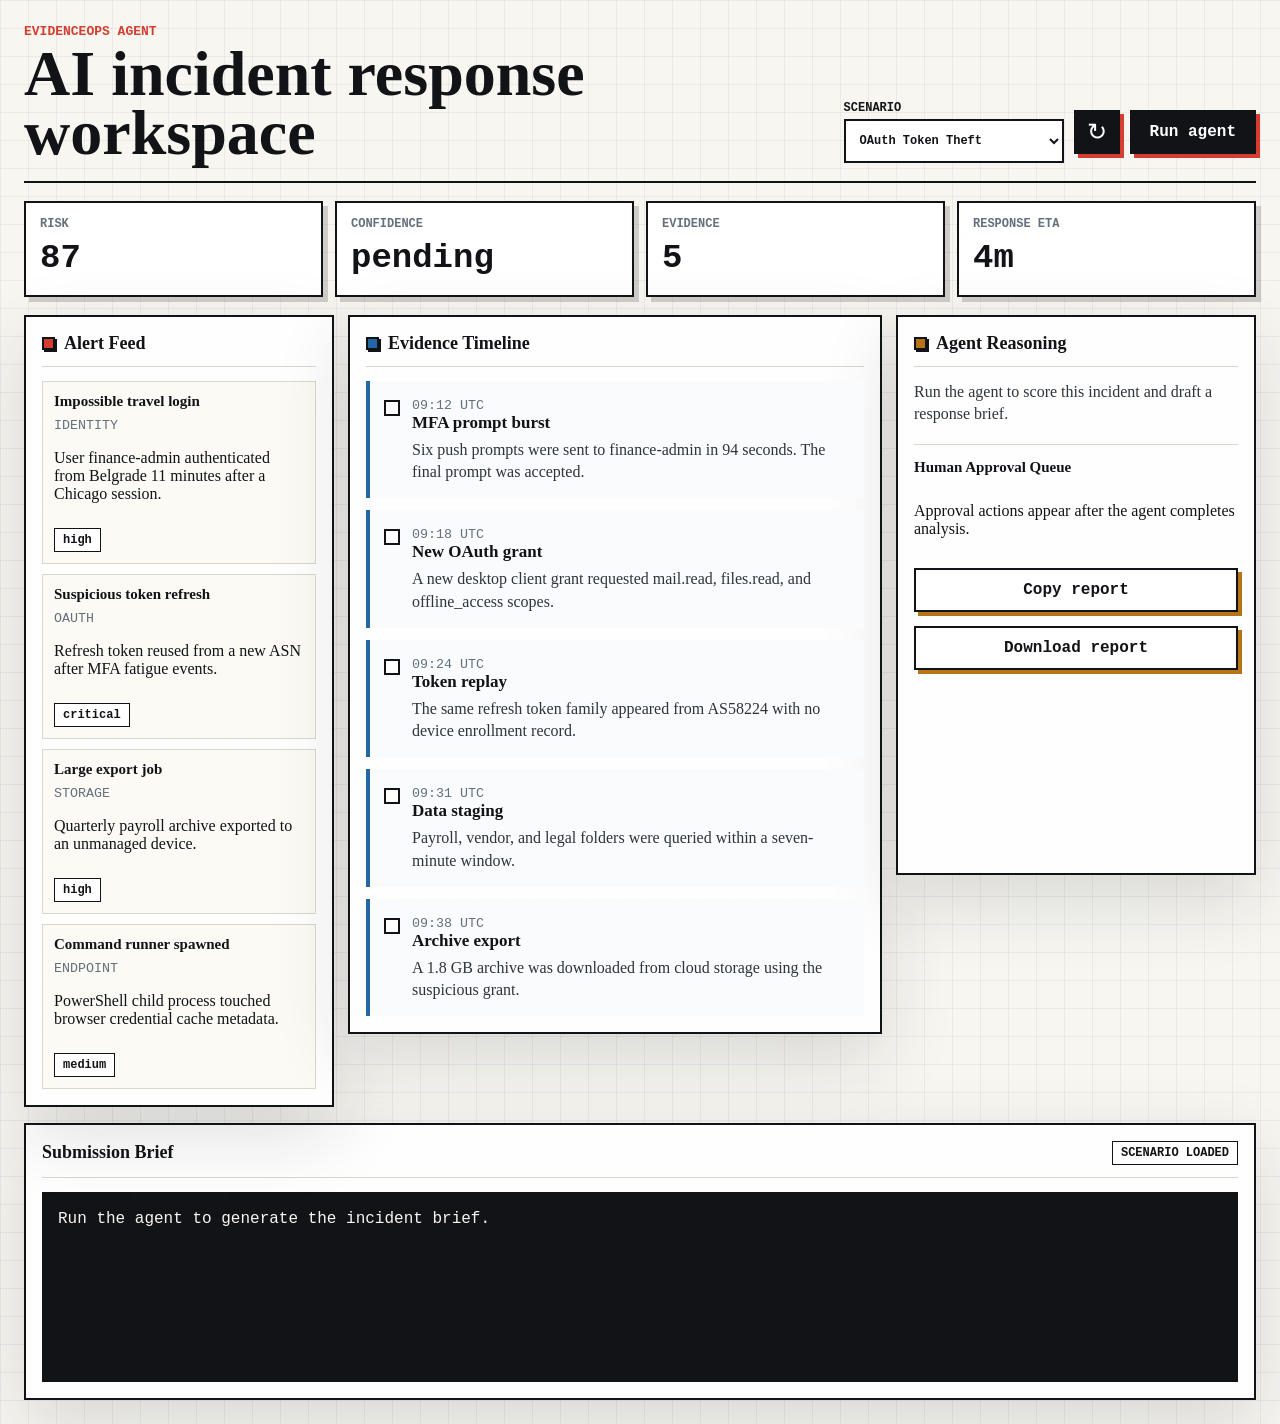
==== index.html @ d9ebd5e1 "Build EvidenceOps Agent hackathon demo" ====
<!doctype html>
<html lang="en">
  <head>
    <meta charset="UTF-8" />
    <meta name="viewport" content="width=device-width, initial-scale=1.0" />
    <title>EvidenceOps Agent</title>
    <link rel="stylesheet" href="./styles.css" />
  </head>
  <body>
    <main class="shell">
      <header class="topbar">
        <div>
          <p class="kicker">EvidenceOps Agent</p>
          <h1>AI incident response workspace</h1>
        </div>
        <div class="top-actions">
          <label class="scenario-select">
            <span>Scenario</span>
            <select id="scenarioSelect"></select>
          </label>
          <button class="icon-button" id="loadScenario" title="Load scenario" aria-label="Load scenario">
            <span>↻</span>
          </button>
          <button class="primary" id="runAgent">Run agent</button>
        </div>
      </header>

      <section class="score-strip" aria-label="Incident score summary">
        <article>
          <span>Risk</span>
          <strong id="riskScore">--</strong>
        </article>
        <article>
          <span>Confidence</span>
          <strong id="confidence">--</strong>
        </article>
        <article>
          <span>Evidence</span>
          <strong id="evidenceCount">--</strong>
        </article>
        <article>
          <span>Response ETA</span>
          <strong id="eta">--</strong>
        </article>
      </section>

      <section class="workspace">
        <aside class="panel alert-panel">
          <div class="panel-title">
            <span class="signal"></span>
            <h2>Alert Feed</h2>
          </div>
          <div id="alertFeed" class="alert-feed"></div>
        </aside>

        <section class="panel evidence-panel">
          <div class="panel-title">
            <span class="signal blue"></span>
            <h2>Evidence Timeline</h2>
          </div>
          <div class="timeline" id="timeline"></div>
        </section>

        <aside class="panel agent-panel">
          <div class="panel-title">
            <span class="signal amber"></span>
            <h2>Agent Reasoning</h2>
          </div>
          <div class="agent-output" id="agentOutput">
            <p>Load the scenario, then run the agent to produce an incident brief.</p>
          </div>
          <div class="approval-block">
            <h3>Human Approval Queue</h3>
            <div id="approvalQueue" class="approval-queue"></div>
          </div>
          <button class="secondary" id="copyReport">Copy report</button>
          <button class="secondary" id="downloadReport">Download report</button>
        </aside>
      </section>

      <section class="report">
        <div class="report-head">
          <h2>Submission Brief</h2>
          <span id="briefStatus">draft</span>
        </div>
        <pre id="reportText"></pre>
      </section>
    </main>

    <script src="./app.js"></script>
  </body>
</html>
---- styles.css ----
:root {
  --ink: #111316;
  --muted: #65707d;
  --paper: #f7f6f1;
  --panel: #ffffff;
  --line: #d9d6ca;
  --red: #d43d2f;
  --blue: #2367a5;
  --amber: #b77416;
  --green: #1f7a55;
  --shadow: 0 24px 70px rgba(25, 31, 38, 0.14);
}

* {
  box-sizing: border-box;
}

body {
  margin: 0;
  min-height: 100vh;
  color: var(--ink);
  background:
    linear-gradient(90deg, rgba(17, 19, 22, 0.05) 1px, transparent 1px),
    linear-gradient(rgba(17, 19, 22, 0.05) 1px, transparent 1px),
    var(--paper);
  background-size: 28px 28px;
  font-family: Georgia, "Times New Roman", serif;
}

button {
  border: 0;
  cursor: pointer;
  font: inherit;
}

.shell {
  width: min(1440px, 100%);
  margin: 0 auto;
  padding: 24px;
}

.topbar {
  display: flex;
  align-items: end;
  justify-content: space-between;
  gap: 20px;
  border-bottom: 2px solid var(--ink);
  padding-bottom: 18px;
}

.kicker {
  margin: 0 0 6px;
  color: var(--red);
  font-family: "Courier New", monospace;
  font-size: 13px;
  font-weight: 700;
  letter-spacing: 0;
  text-transform: uppercase;
}

h1,
h2 {
  margin: 0;
}

h1 {
  max-width: 720px;
  font-size: clamp(34px, 5vw, 72px);
  line-height: 0.92;
  letter-spacing: 0;
}

h2 {
  font-size: 18px;
}

.top-actions {
  display: flex;
  align-items: center;
  gap: 10px;
}

.scenario-select {
  display: grid;
  gap: 4px;
  min-width: 220px;
  font-family: "Courier New", monospace;
  font-size: 12px;
  font-weight: 700;
  text-transform: uppercase;
}

.scenario-select select {
  height: 44px;
  border: 2px solid var(--ink);
  border-radius: 0;
  background: #fff;
  color: var(--ink);
  font: inherit;
  padding: 0 10px;
}

.primary,
.secondary,
.icon-button {
  min-height: 44px;
  border: 2px solid var(--ink);
  background: var(--ink);
  color: #fff;
  box-shadow: 4px 4px 0 var(--red);
}

.primary,
.secondary {
  padding: 0 18px;
  font-family: "Courier New", monospace;
  font-weight: 700;
}

.secondary {
  width: 100%;
  margin-top: 14px;
  background: #fff;
  color: var(--ink);
  box-shadow: 4px 4px 0 var(--amber);
}

.icon-button {
  width: 46px;
  font-size: 24px;
  line-height: 1;
}

.score-strip {
  display: grid;
  grid-template-columns: repeat(4, 1fr);
  gap: 12px;
  margin: 18px 0;
}

.score-strip article {
  min-height: 96px;
  border: 2px solid var(--ink);
  background: var(--panel);
  padding: 14px;
  box-shadow: 5px 5px 0 rgba(17, 19, 22, 0.18);
}

.score-strip span {
  display: block;
  color: var(--muted);
  font-family: "Courier New", monospace;
  font-size: 12px;
  font-weight: 700;
  text-transform: uppercase;
}

.score-strip strong {
  display: block;
  margin-top: 8px;
  font-family: "Courier New", monospace;
  font-size: 34px;
}

.workspace {
  display: grid;
  grid-template-columns: 310px minmax(380px, 1fr) 360px;
  gap: 14px;
  align-items: start;
}

.panel,
.report {
  border: 2px solid var(--ink);
  background: rgba(255, 255, 255, 0.94);
  box-shadow: var(--shadow);
}

.panel {
  min-height: 560px;
  padding: 16px;
}

.panel-title,
.report-head {
  display: flex;
  align-items: center;
  gap: 9px;
  margin-bottom: 14px;
  padding-bottom: 12px;
  border-bottom: 1px solid var(--line);
}

.signal {
  width: 13px;
  height: 13px;
  border: 2px solid var(--ink);
  background: var(--red);
  box-shadow: 2px 2px 0 var(--ink);
}

.signal.blue {
  background: var(--blue);
}

.signal.amber {
  background: var(--amber);
}

.alert-feed {
  display: grid;
  gap: 10px;
}

.alert {
  border: 1px solid var(--line);
  padding: 11px;
  background: #fbfaf5;
}

.alert b {
  display: block;
  margin-bottom: 5px;
  font-size: 15px;
}

.alert small,
.timeline small {
  color: var(--muted);
  font-family: "Courier New", monospace;
}

.pill {
  display: inline-flex;
  align-items: center;
  min-height: 24px;
  margin-top: 9px;
  padding: 0 8px;
  border: 1px solid var(--ink);
  background: #fff;
  font-family: "Courier New", monospace;
  font-size: 12px;
  font-weight: 700;
}

.timeline {
  display: grid;
  gap: 12px;
}

.event {
  position: relative;
  padding: 14px 14px 14px 42px;
  border-left: 4px solid var(--blue);
  background: #f9fbfc;
}

.event::before {
  content: "";
  position: absolute;
  left: 14px;
  top: 19px;
  width: 12px;
  height: 12px;
  border: 2px solid var(--ink);
  background: #fff;
}

.event h3 {
  margin: 0 0 6px;
  font-size: 17px;
}

.event p,
.agent-output p {
  margin: 0;
  color: #2d343b;
  line-height: 1.42;
}

.agent-output {
  display: grid;
  gap: 12px;
}

.reason-card {
  border: 1px solid var(--line);
  padding: 12px;
  background: #fffdf6;
}

.reason-card strong {
  display: block;
  margin-bottom: 6px;
  font-family: "Courier New", monospace;
}

.approval-block {
  margin-top: 18px;
  padding-top: 14px;
  border-top: 1px solid var(--line);
}

.approval-block h3 {
  margin: 0 0 10px;
  font-size: 15px;
}

.approval-queue {
  display: grid;
  gap: 10px;
}

.approval-item {
  border: 1px solid var(--line);
  background: #fbfaf5;
  padding: 10px;
}

.approval-item strong {
  display: block;
  margin-bottom: 6px;
  font-family: "Courier New", monospace;
  font-size: 13px;
}

.approval-item p {
  margin: 0 0 9px;
  line-height: 1.35;
}

.approval-item button {
  min-height: 34px;
  border: 1px solid var(--ink);
  background: #fff;
  color: var(--ink);
  padding: 0 10px;
  font-family: "Courier New", monospace;
  font-size: 12px;
  font-weight: 700;
}

.approval-item.approved {
  border-color: var(--green);
  background: #eff8f3;
}

.report {
  margin-top: 16px;
  padding: 16px;
}

.report-head {
  justify-content: space-between;
}

.report-head span {
  border: 1px solid var(--ink);
  padding: 4px 8px;
  font-family: "Courier New", monospace;
  font-size: 12px;
  font-weight: 700;
  text-transform: uppercase;
}

pre {
  min-height: 190px;
  overflow: auto;
  margin: 0;
  padding: 16px;
  background: #111316;
  color: #f7f6f1;
  font-family: "Courier New", monospace;
  line-height: 1.45;
  white-space: pre-wrap;
}

@media (max-width: 1080px) {
  .workspace {
    grid-template-columns: 1fr;
  }

  .panel {
    min-height: auto;
  }
}

@media (max-width: 720px) {
  .shell {
    padding: 14px;
  }

  .topbar {
    align-items: stretch;
    flex-direction: column;
  }

  .top-actions {
    align-items: stretch;
    flex-wrap: wrap;
  }

  .scenario-select {
    min-width: 100%;
  }

  .score-strip {
    grid-template-columns: repeat(2, 1fr);
  }
}
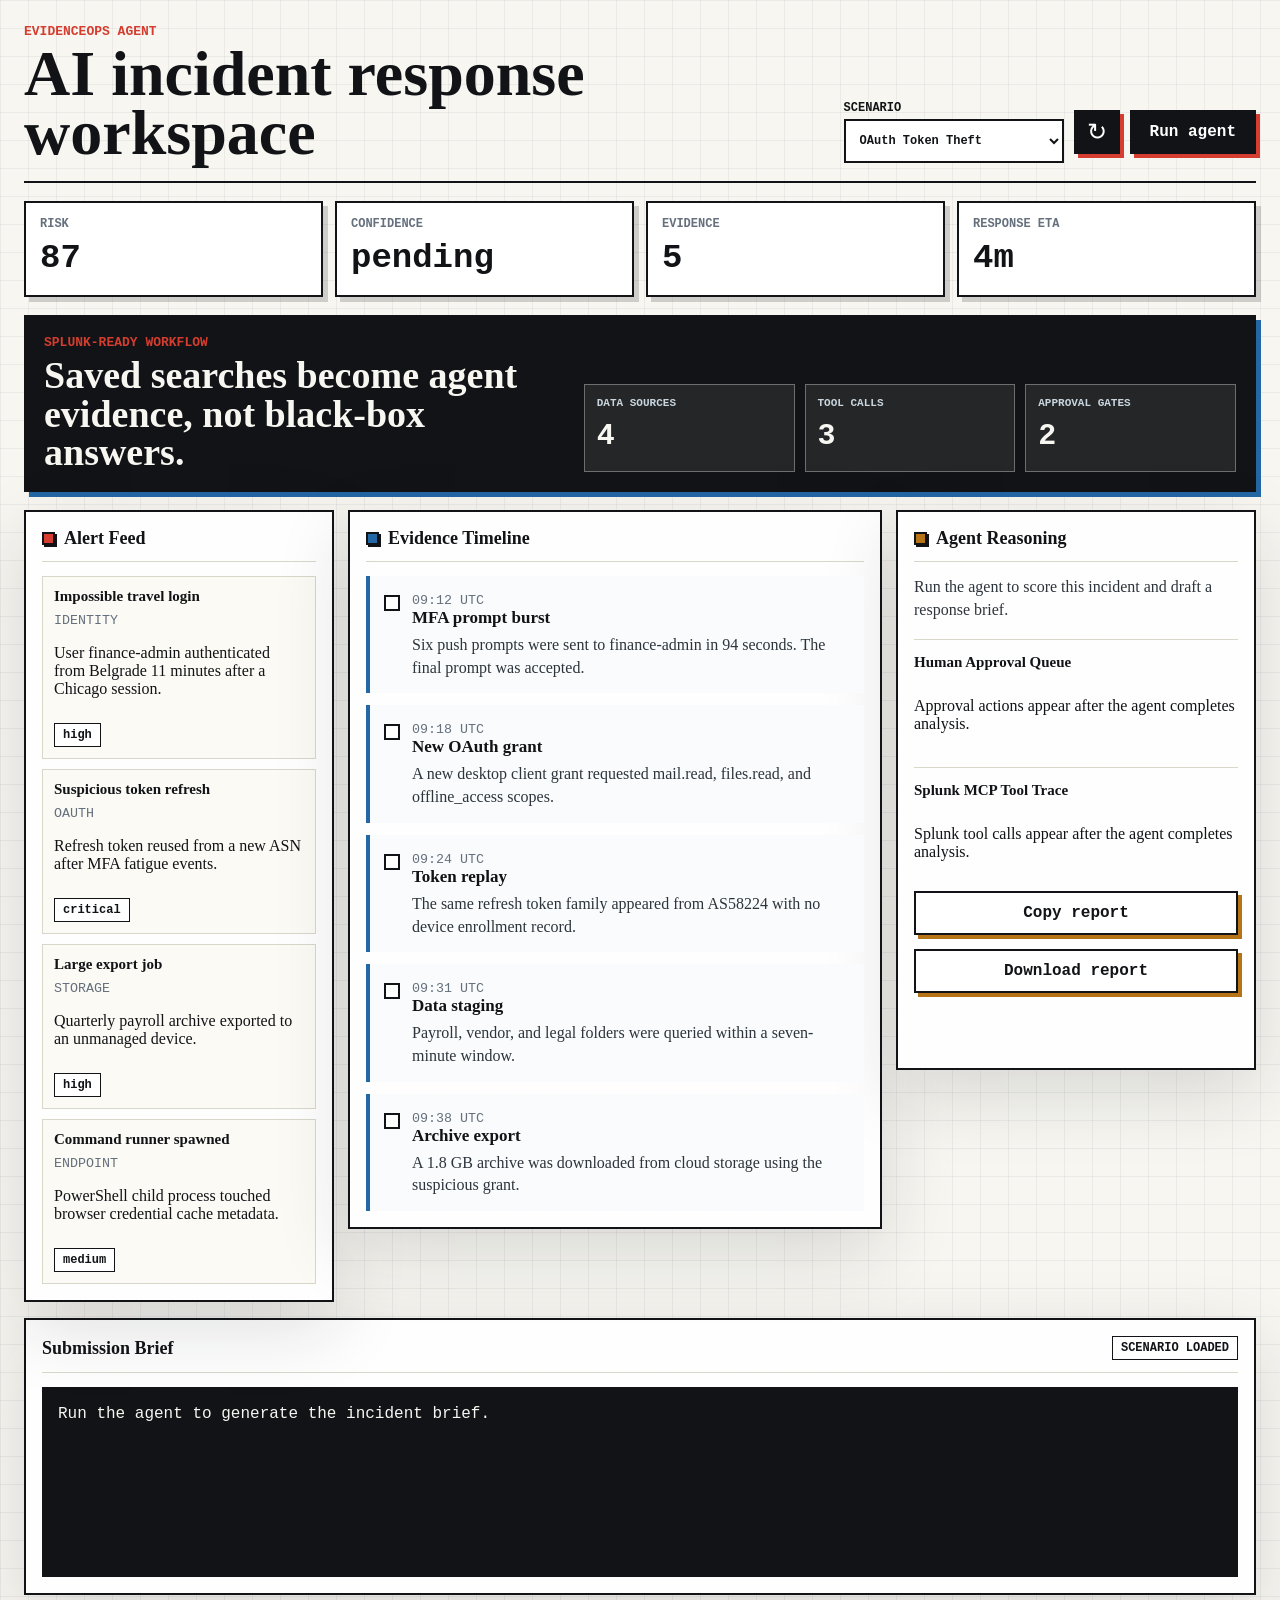
==== commit 77722c81: "Add Splunk MCP trace to demo" ====
--- a/index.html
+++ b/index.html
@@ -44,6 +44,27 @@
         </article>
       </section>
 
+      <section class="splunk-readiness" aria-label="Splunk readiness">
+        <div>
+          <p class="kicker">Splunk-ready workflow</p>
+          <h2>Saved searches become agent evidence, not black-box answers.</h2>
+        </div>
+        <div class="readiness-grid">
+          <article>
+            <span>Data sources</span>
+            <strong id="sourceCount">--</strong>
+          </article>
+          <article>
+            <span>Tool calls</span>
+            <strong id="toolCount">--</strong>
+          </article>
+          <article>
+            <span>Approval gates</span>
+            <strong id="approvalCount">--</strong>
+          </article>
+        </div>
+      </section>
+
       <section class="workspace">
         <aside class="panel alert-panel">
           <div class="panel-title">
@@ -73,6 +94,10 @@
             <h3>Human Approval Queue</h3>
             <div id="approvalQueue" class="approval-queue"></div>
           </div>
+          <div class="tool-trace-block">
+            <h3>Splunk MCP Tool Trace</h3>
+            <div id="toolTrace" class="tool-trace"></div>
+          </div>
           <button class="secondary" id="copyReport">Copy report</button>
           <button class="secondary" id="downloadReport">Download report</button>
         </aside>
--- a/styles.css
+++ b/styles.css
@@ -162,6 +162,54 @@
   font-size: 34px;
 }
 
+.splunk-readiness {
+  display: grid;
+  grid-template-columns: minmax(260px, 1fr) minmax(360px, 1.25fr);
+  gap: 18px;
+  align-items: end;
+  margin-bottom: 18px;
+  border: 2px solid var(--ink);
+  background: #111316;
+  color: #f7f6f1;
+  padding: 18px;
+  box-shadow: 5px 5px 0 var(--blue);
+}
+
+.splunk-readiness h2 {
+  max-width: 740px;
+  font-size: clamp(22px, 3vw, 38px);
+  line-height: 1.02;
+}
+
+.readiness-grid {
+  display: grid;
+  grid-template-columns: repeat(3, minmax(0, 1fr));
+  gap: 10px;
+}
+
+.readiness-grid article {
+  min-height: 88px;
+  border: 1px solid rgba(247, 246, 241, 0.35);
+  background: rgba(255, 255, 255, 0.08);
+  padding: 12px;
+}
+
+.readiness-grid span {
+  display: block;
+  color: #c9d6df;
+  font-family: "Courier New", monospace;
+  font-size: 11px;
+  font-weight: 700;
+  text-transform: uppercase;
+}
+
+.readiness-grid strong {
+  display: block;
+  margin-top: 10px;
+  font-family: "Courier New", monospace;
+  font-size: 30px;
+}
+
 .workspace {
   display: grid;
   grid-template-columns: 310px minmax(380px, 1fr) 360px;
@@ -301,7 +349,8 @@
   border-top: 1px solid var(--line);
 }
 
-.approval-block h3 {
+.approval-block h3,
+.tool-trace-block h3 {
   margin: 0 0 10px;
   font-size: 15px;
 }
@@ -343,6 +392,47 @@
 .approval-item.approved {
   border-color: var(--green);
   background: #eff8f3;
+}
+
+.tool-trace-block {
+  margin-top: 18px;
+  padding-top: 14px;
+  border-top: 1px solid var(--line);
+}
+
+.tool-trace {
+  display: grid;
+  gap: 9px;
+}
+
+.tool-call {
+  border: 1px solid var(--line);
+  background: #f8fbff;
+  padding: 10px;
+}
+
+.tool-call strong {
+  display: inline-block;
+  margin-bottom: 7px;
+  border: 1px solid var(--ink);
+  background: #fff;
+  padding: 3px 7px;
+  font-family: "Courier New", monospace;
+  font-size: 11px;
+  text-transform: uppercase;
+}
+
+.tool-call p {
+  margin: 0 0 7px;
+  color: #1f2d39;
+  font-family: "Courier New", monospace;
+  font-size: 12px;
+  line-height: 1.35;
+}
+
+.tool-call small {
+  color: var(--muted);
+  line-height: 1.35;
 }
 
 .report {
@@ -407,4 +497,12 @@
   .score-strip {
     grid-template-columns: repeat(2, 1fr);
   }
-}
+
+  .splunk-readiness {
+    grid-template-columns: 1fr;
+  }
+
+  .readiness-grid {
+    grid-template-columns: 1fr;
+  }
+}
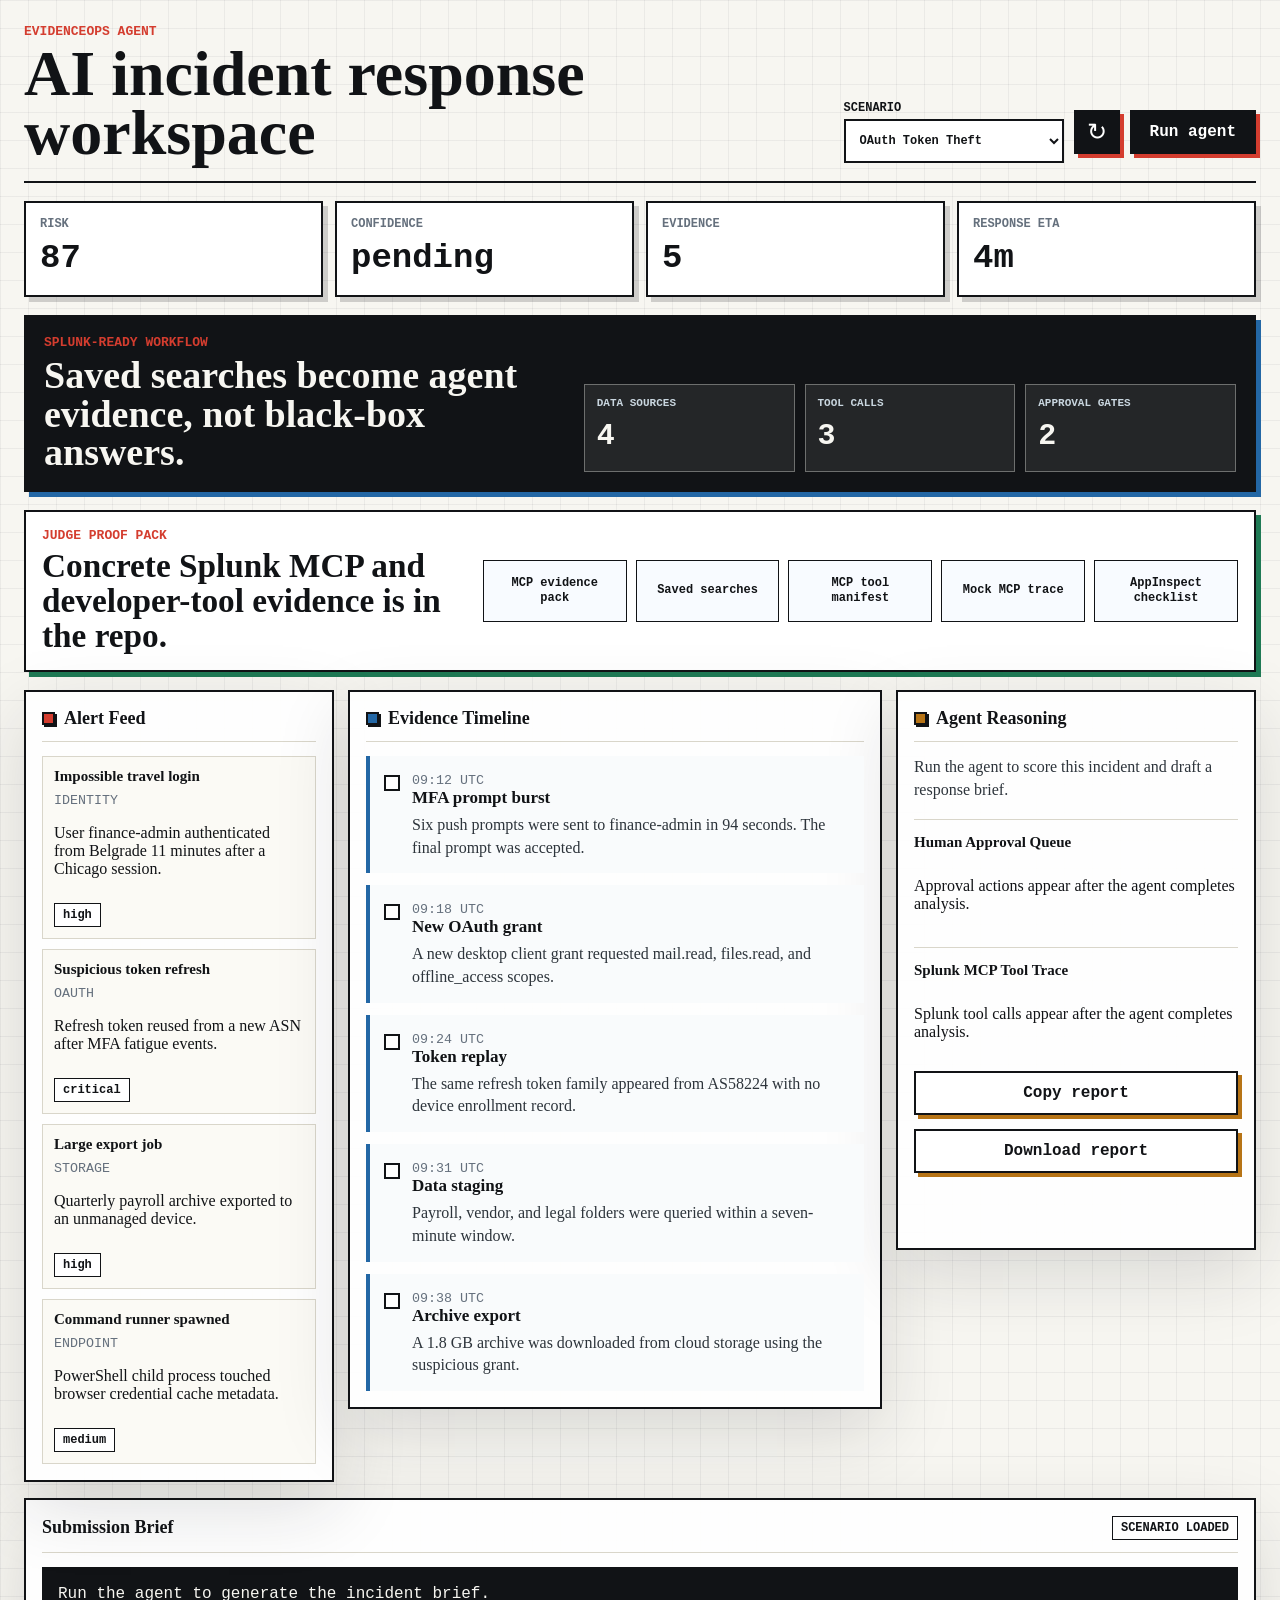
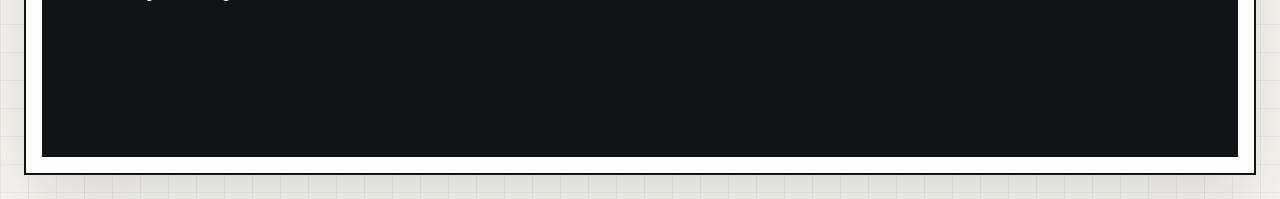
==== commit 30cd7839: "Add Splunk MCP evidence pack" ====
--- a/index.html
+++ b/index.html
@@ -65,6 +65,20 @@
         </div>
       </section>
 
+      <section class="proof-pack" aria-label="Judge proof pack">
+        <div>
+          <p class="kicker">Judge proof pack</p>
+          <h2>Concrete Splunk MCP and developer-tool evidence is in the repo.</h2>
+        </div>
+        <div class="proof-grid">
+          <a href="./SPLUNK_MCP_EVIDENCE_PACK.md">MCP evidence pack</a>
+          <a href="./splunk/savedsearches.conf">Saved searches</a>
+          <a href="./splunk/mcp_tool_manifest.json">MCP tool manifest</a>
+          <a href="./splunk/mock_mcp_trace_oauth.json">Mock MCP trace</a>
+          <a href="./splunk/appinspect_checklist.md">AppInspect checklist</a>
+        </div>
+      </section>
+
       <section class="workspace">
         <aside class="panel alert-panel">
           <div class="panel-title">
--- a/styles.css
+++ b/styles.css
@@ -210,6 +210,47 @@
   font-size: 30px;
 }
 
+.proof-pack {
+  display: grid;
+  grid-template-columns: minmax(260px, 0.9fr) minmax(360px, 1.6fr);
+  gap: 16px;
+  align-items: center;
+  margin-bottom: 18px;
+  border: 2px solid var(--ink);
+  background: #fff;
+  padding: 16px;
+  box-shadow: 5px 5px 0 var(--green);
+}
+
+.proof-pack h2 {
+  max-width: 700px;
+  font-size: clamp(21px, 2.6vw, 34px);
+  line-height: 1.05;
+}
+
+.proof-grid {
+  display: grid;
+  grid-template-columns: repeat(5, minmax(0, 1fr));
+  gap: 9px;
+}
+
+.proof-grid a {
+  display: flex;
+  align-items: center;
+  justify-content: center;
+  min-height: 62px;
+  border: 1px solid var(--ink);
+  background: #f8fbff;
+  color: var(--ink);
+  font-family: "Courier New", monospace;
+  font-size: 12px;
+  font-weight: 700;
+  line-height: 1.25;
+  padding: 10px;
+  text-align: center;
+  text-decoration: none;
+}
+
 .workspace {
   display: grid;
   grid-template-columns: 310px minmax(380px, 1fr) 360px;
@@ -502,7 +543,15 @@
     grid-template-columns: 1fr;
   }
 
+  .proof-pack {
+    grid-template-columns: 1fr;
+  }
+
   .readiness-grid {
     grid-template-columns: 1fr;
   }
-}
+
+  .proof-grid {
+    grid-template-columns: 1fr;
+  }
+}
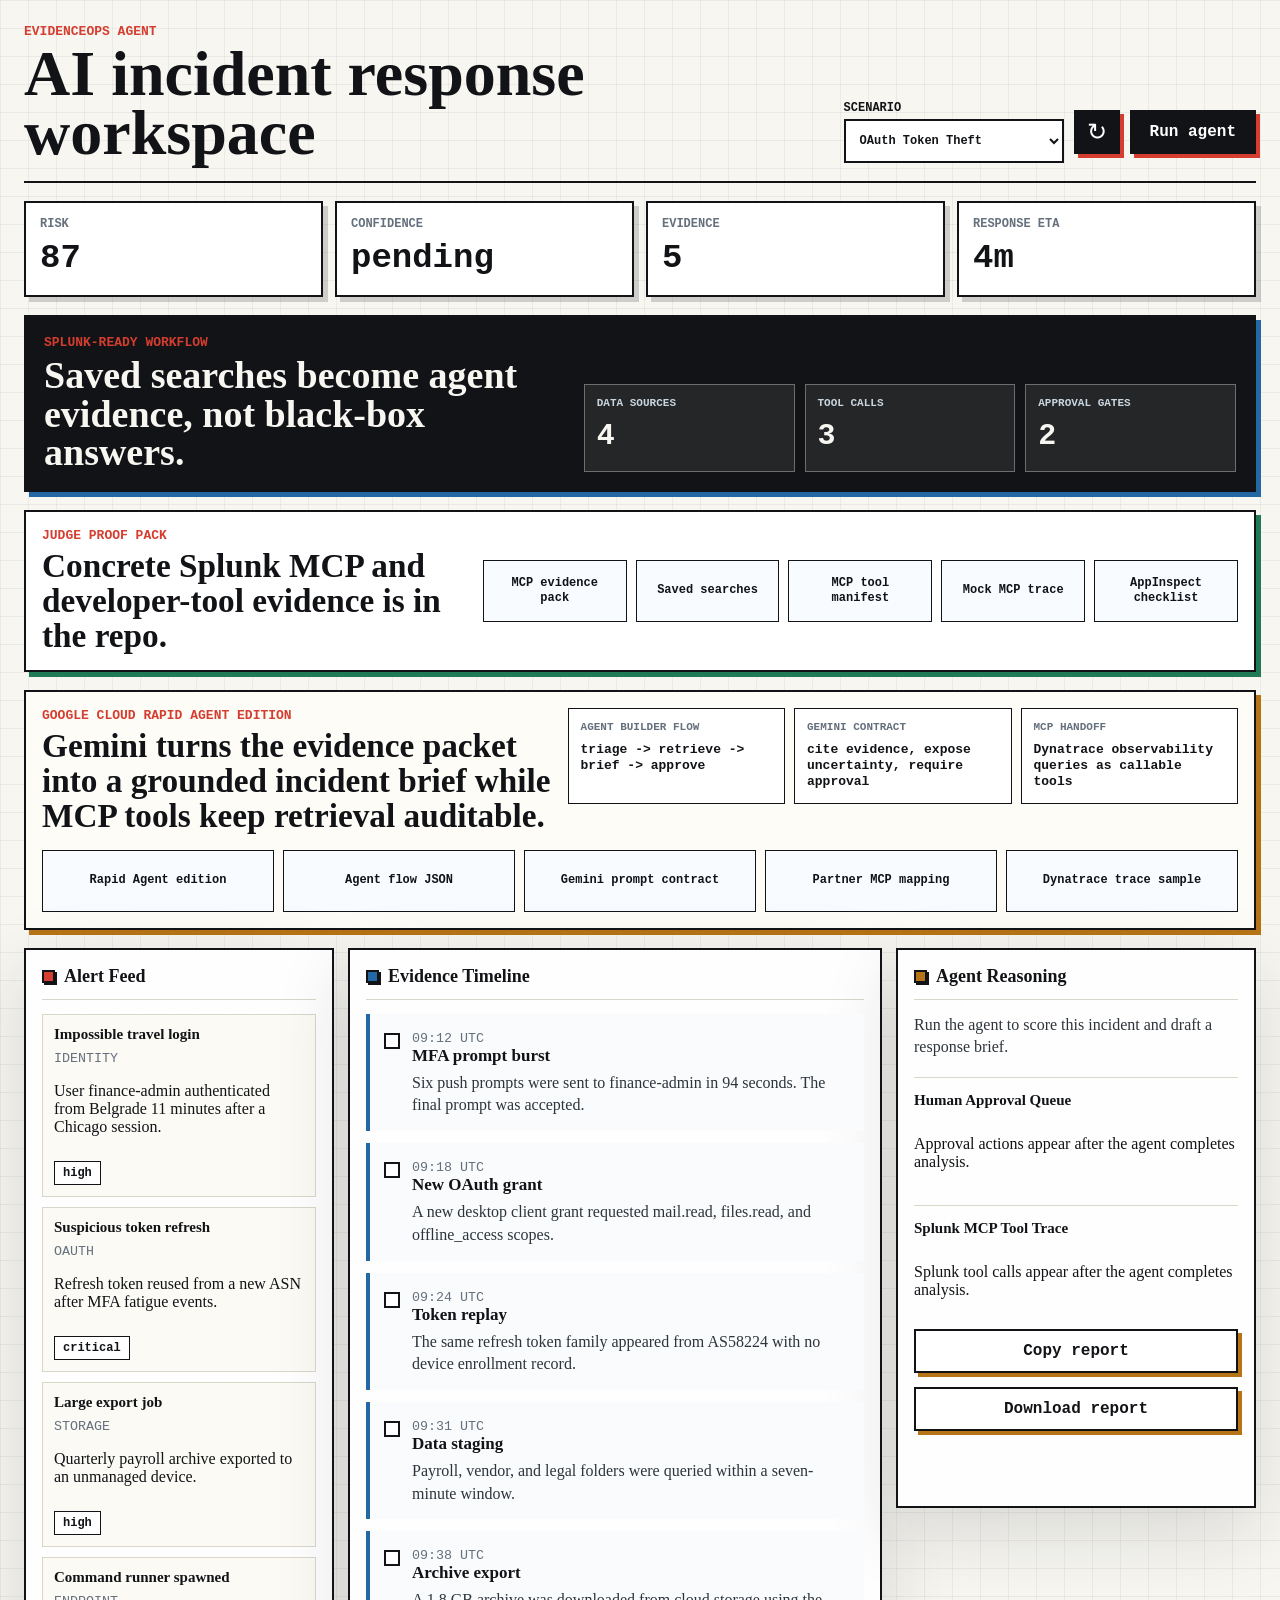
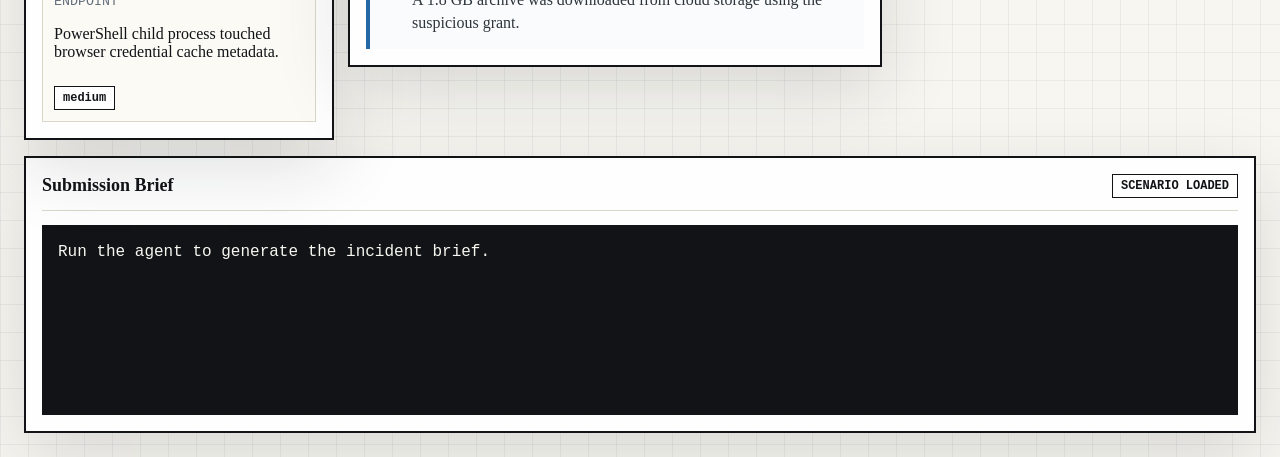
==== commit cb326800: "Add Google Rapid Agent award target pack" ====
--- a/index.html
+++ b/index.html
@@ -79,6 +79,34 @@
         </div>
       </section>
 
+      <section class="google-edition" aria-label="Google Cloud Rapid Agent edition">
+        <div>
+          <p class="kicker">Google Cloud Rapid Agent edition</p>
+          <h2>Gemini turns the evidence packet into a grounded incident brief while MCP tools keep retrieval auditable.</h2>
+        </div>
+        <div class="edition-grid">
+          <article>
+            <span>Agent Builder flow</span>
+            <strong>triage -> retrieve -> brief -> approve</strong>
+          </article>
+          <article>
+            <span>Gemini contract</span>
+            <strong>cite evidence, expose uncertainty, require approval</strong>
+          </article>
+          <article>
+            <span>MCP handoff</span>
+            <strong>Dynatrace observability queries as callable tools</strong>
+          </article>
+        </div>
+        <div class="proof-grid edition-links">
+          <a href="./GOOGLE_CLOUD_RAPID_AGENT_EDITION.md">Rapid Agent edition</a>
+          <a href="./google-cloud/agent_builder_flow.json">Agent flow JSON</a>
+          <a href="./google-cloud/gemini_prompt_contract.md">Gemini prompt contract</a>
+          <a href="./google-cloud/partner_mcp_mapping.md">Partner MCP mapping</a>
+          <a href="./google-cloud/dynatrace_trace_sample.json">Dynatrace trace sample</a>
+        </div>
+      </section>
+
       <section class="workspace">
         <aside class="panel alert-panel">
           <div class="panel-title">
--- a/styles.css
+++ b/styles.css
@@ -251,6 +251,59 @@
   text-decoration: none;
 }
 
+.google-edition {
+  display: grid;
+  grid-template-columns: minmax(260px, 0.95fr) minmax(360px, 1.25fr);
+  gap: 16px;
+  align-items: start;
+  margin-bottom: 18px;
+  border: 2px solid var(--ink);
+  background: #fdfcf7;
+  padding: 16px;
+  box-shadow: 5px 5px 0 var(--amber);
+}
+
+.google-edition h2 {
+  max-width: 760px;
+  font-size: clamp(21px, 2.6vw, 34px);
+  line-height: 1.05;
+}
+
+.edition-grid {
+  display: grid;
+  grid-template-columns: repeat(3, minmax(0, 1fr));
+  gap: 9px;
+}
+
+.edition-grid article {
+  min-height: 94px;
+  border: 1px solid var(--ink);
+  background: #fff;
+  padding: 12px;
+}
+
+.edition-grid span {
+  display: block;
+  color: var(--muted);
+  font-family: "Courier New", monospace;
+  font-size: 11px;
+  font-weight: 700;
+  text-transform: uppercase;
+}
+
+.edition-grid strong {
+  display: block;
+  margin-top: 9px;
+  font-family: "Courier New", monospace;
+  font-size: 13px;
+  line-height: 1.25;
+}
+
+.edition-links {
+  grid-column: 1 / -1;
+  grid-template-columns: repeat(5, minmax(0, 1fr));
+}
+
 .workspace {
   display: grid;
   grid-template-columns: 310px minmax(380px, 1fr) 360px;
@@ -547,11 +600,17 @@
     grid-template-columns: 1fr;
   }
 
+  .google-edition {
+    grid-template-columns: 1fr;
+  }
+
   .readiness-grid {
     grid-template-columns: 1fr;
   }
 
-  .proof-grid {
+  .proof-grid,
+  .edition-grid,
+  .edition-links {
     grid-template-columns: 1fr;
   }
 }
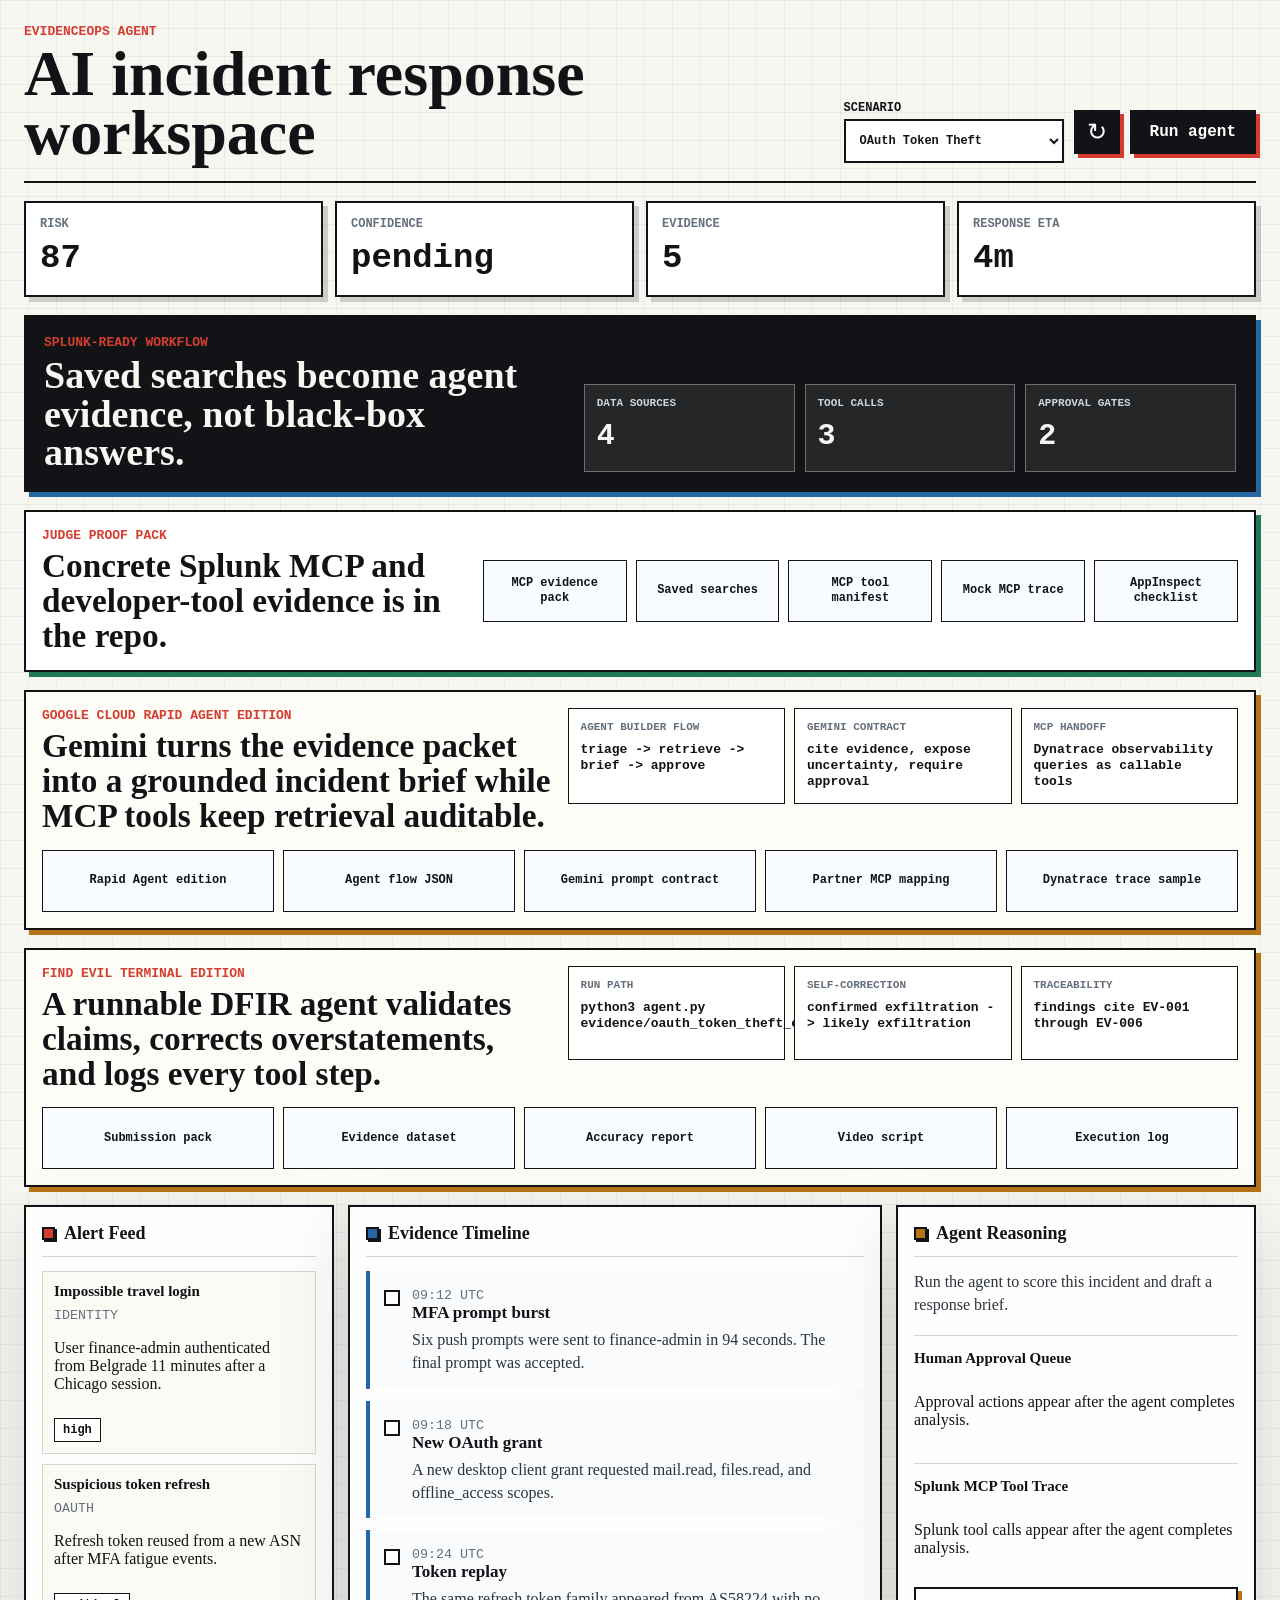
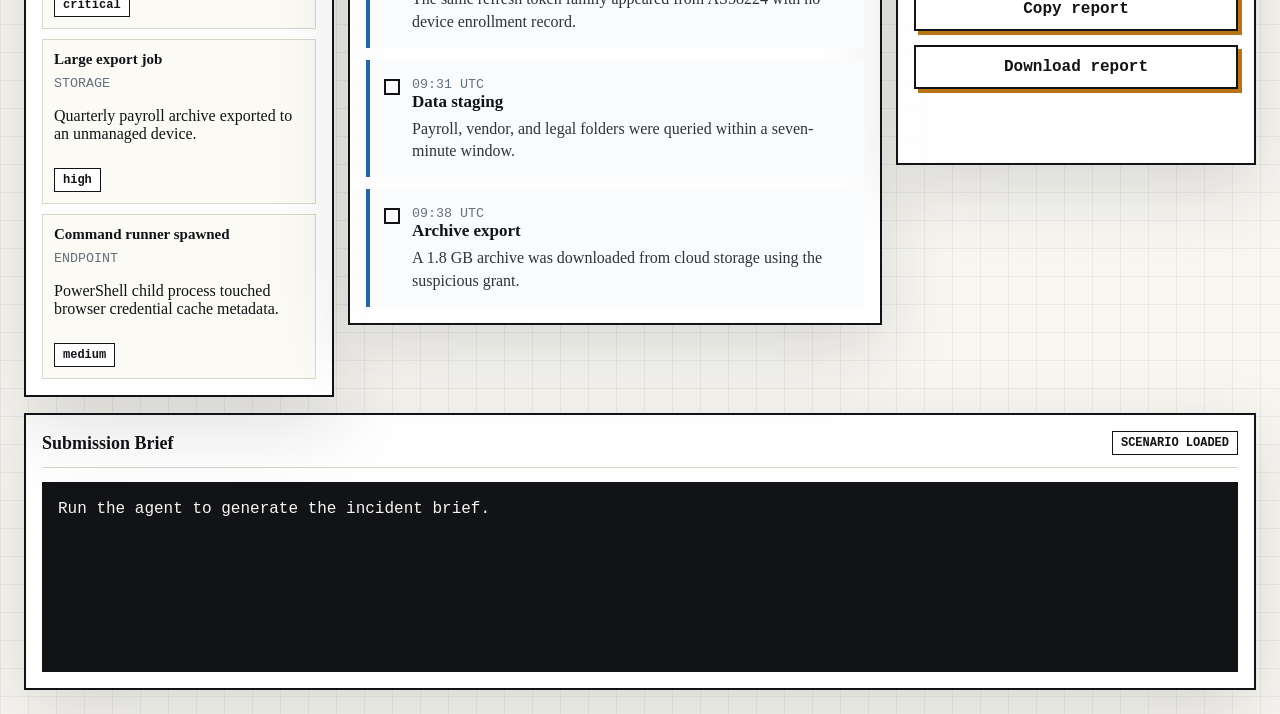
==== commit dff95c9d: "Add FIND EVIL terminal agent pack" ====
--- a/index.html
+++ b/index.html
@@ -107,6 +107,34 @@
         </div>
       </section>
 
+      <section class="google-edition findevil-edition" aria-label="FIND EVIL terminal edition">
+        <div>
+          <p class="kicker">FIND EVIL terminal edition</p>
+          <h2>A runnable DFIR agent validates claims, corrects overstatements, and logs every tool step.</h2>
+        </div>
+        <div class="edition-grid">
+          <article>
+            <span>Run path</span>
+            <strong>python3 agent.py evidence/oauth_token_theft_case.json</strong>
+          </article>
+          <article>
+            <span>Self-correction</span>
+            <strong>confirmed exfiltration -> likely exfiltration</strong>
+          </article>
+          <article>
+            <span>Traceability</span>
+            <strong>findings cite EV-001 through EV-006</strong>
+          </article>
+        </div>
+        <div class="proof-grid edition-links">
+          <a href="./FINDEVIL_SUBMISSION_READY.md">Submission pack</a>
+          <a href="./FINDEVIL_EVIDENCE_DATASET.md">Evidence dataset</a>
+          <a href="./FINDEVIL_ACCURACY_REPORT.md">Accuracy report</a>
+          <a href="./FINDEVIL_VIDEO_SCRIPT.md">Video script</a>
+          <a href="./findevil/execution_log_sample.json">Execution log</a>
+        </div>
+      </section>
+
       <section class="workspace">
         <aside class="panel alert-panel">
           <div class="panel-title">
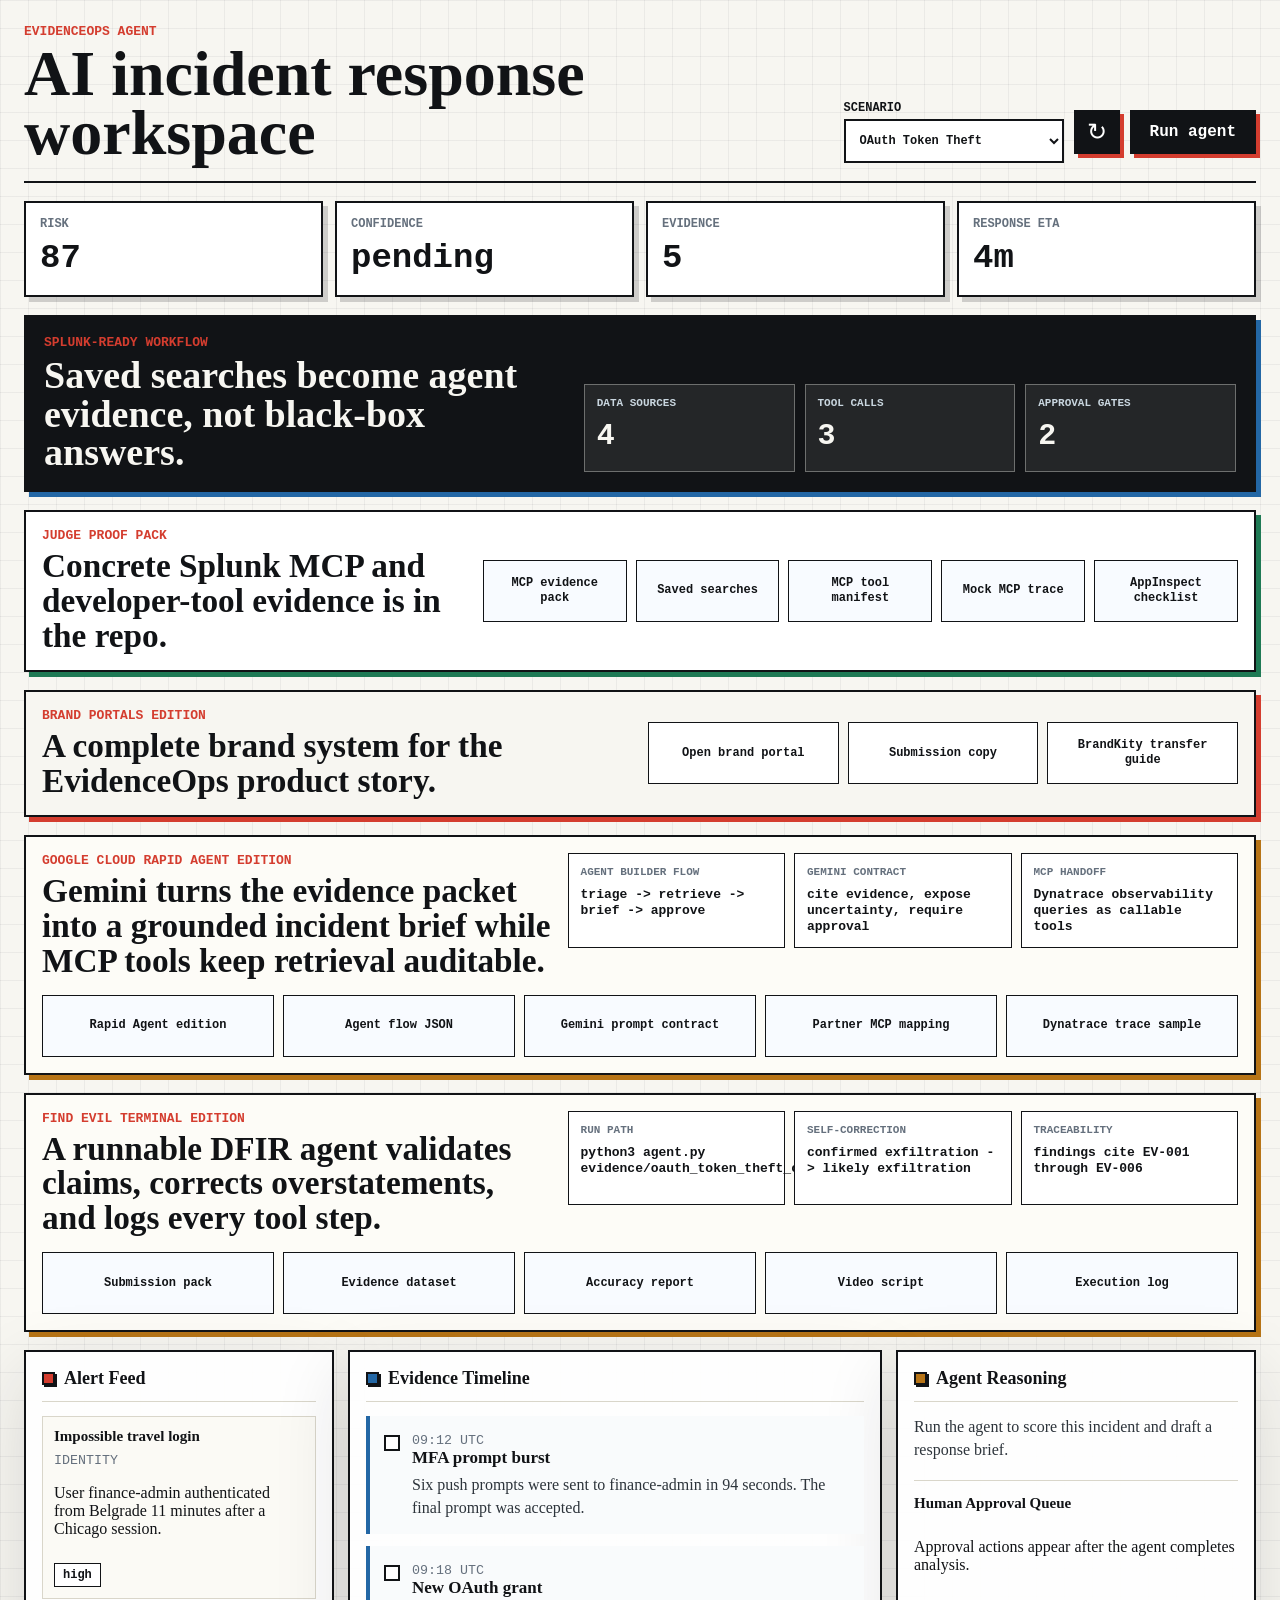
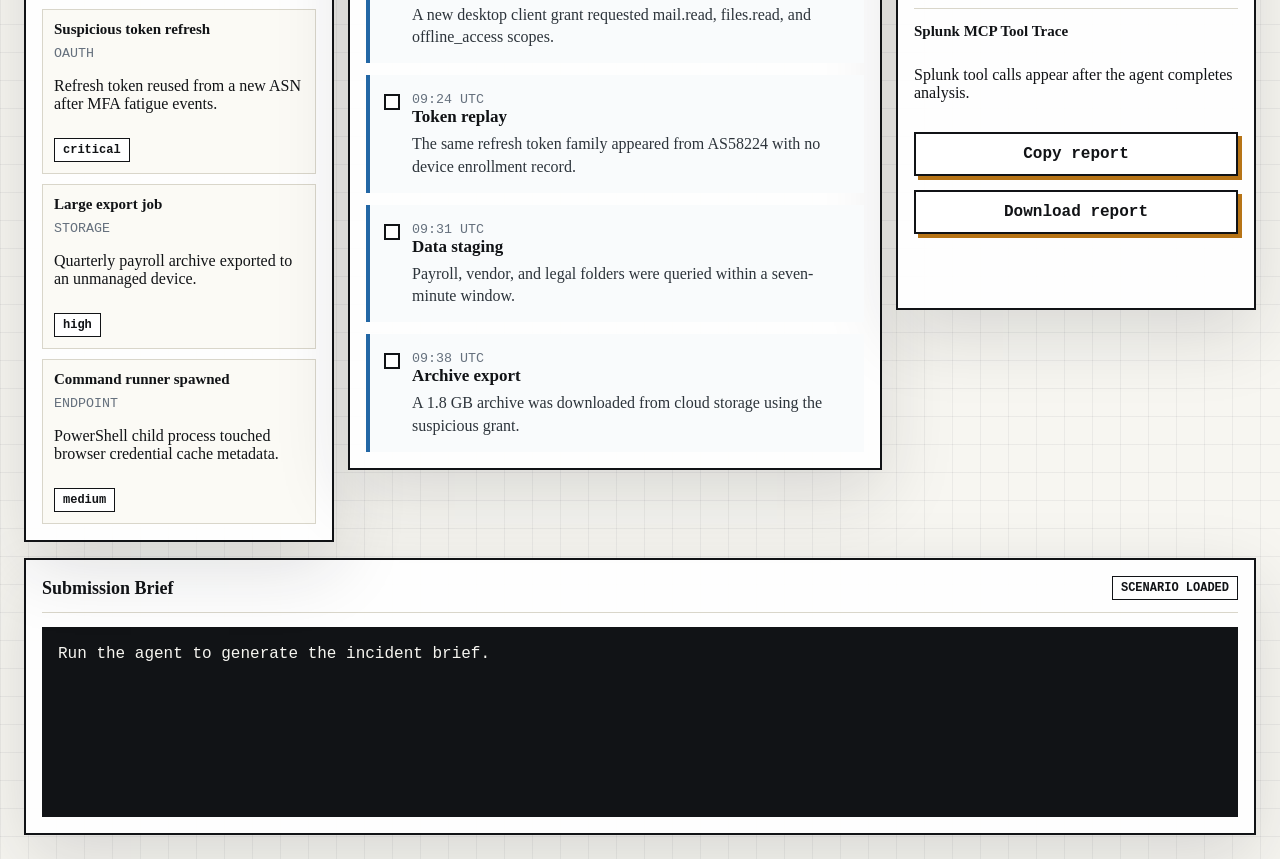
==== commit 55321f06: "Strengthen Brand Portals submission kit" ====
--- a/index.html
+++ b/index.html
@@ -76,6 +76,18 @@
           <a href="./splunk/mcp_tool_manifest.json">MCP tool manifest</a>
           <a href="./splunk/mock_mcp_trace_oauth.json">Mock MCP trace</a>
           <a href="./splunk/appinspect_checklist.md">AppInspect checklist</a>
+        </div>
+      </section>
+
+      <section class="brand-portal-strip" aria-label="EvidenceOps brand portal">
+        <div>
+          <p class="kicker">Brand Portals edition</p>
+          <h2>A complete brand system for the EvidenceOps product story.</h2>
+        </div>
+        <div class="brand-actions">
+          <a href="./brand-portal/">Open brand portal</a>
+          <a href="./BRAND_PORTALS_SUBMISSION_READY.md">Submission copy</a>
+          <a href="./BRANDKITY_TRANSFER_GUIDE.md">BrandKity transfer guide</a>
         </div>
       </section>
 
--- a/styles.css
+++ b/styles.css
@@ -304,6 +304,47 @@
   grid-template-columns: repeat(5, minmax(0, 1fr));
 }
 
+.brand-portal-strip {
+  display: grid;
+  grid-template-columns: minmax(260px, 1fr) minmax(360px, 1fr);
+  gap: 16px;
+  align-items: center;
+  margin-bottom: 18px;
+  border: 2px solid var(--ink);
+  background: #f7f6f1;
+  padding: 16px;
+  box-shadow: 5px 5px 0 var(--red);
+}
+
+.brand-portal-strip h2 {
+  max-width: 760px;
+  font-size: clamp(21px, 2.6vw, 34px);
+  line-height: 1.05;
+}
+
+.brand-actions {
+  display: grid;
+  grid-template-columns: repeat(3, minmax(0, 1fr));
+  gap: 9px;
+}
+
+.brand-actions a {
+  display: flex;
+  align-items: center;
+  justify-content: center;
+  min-height: 62px;
+  border: 1px solid var(--ink);
+  background: #fff;
+  color: var(--ink);
+  font-family: "Courier New", monospace;
+  font-size: 12px;
+  font-weight: 700;
+  line-height: 1.25;
+  padding: 10px;
+  text-align: center;
+  text-decoration: none;
+}
+
 .workspace {
   display: grid;
   grid-template-columns: 310px minmax(380px, 1fr) 360px;
@@ -604,13 +645,18 @@
     grid-template-columns: 1fr;
   }
 
+  .brand-portal-strip {
+    grid-template-columns: 1fr;
+  }
+
   .readiness-grid {
     grid-template-columns: 1fr;
   }
 
   .proof-grid,
   .edition-grid,
-  .edition-links {
+  .edition-links,
+  .brand-actions {
     grid-template-columns: 1fr;
   }
 }
